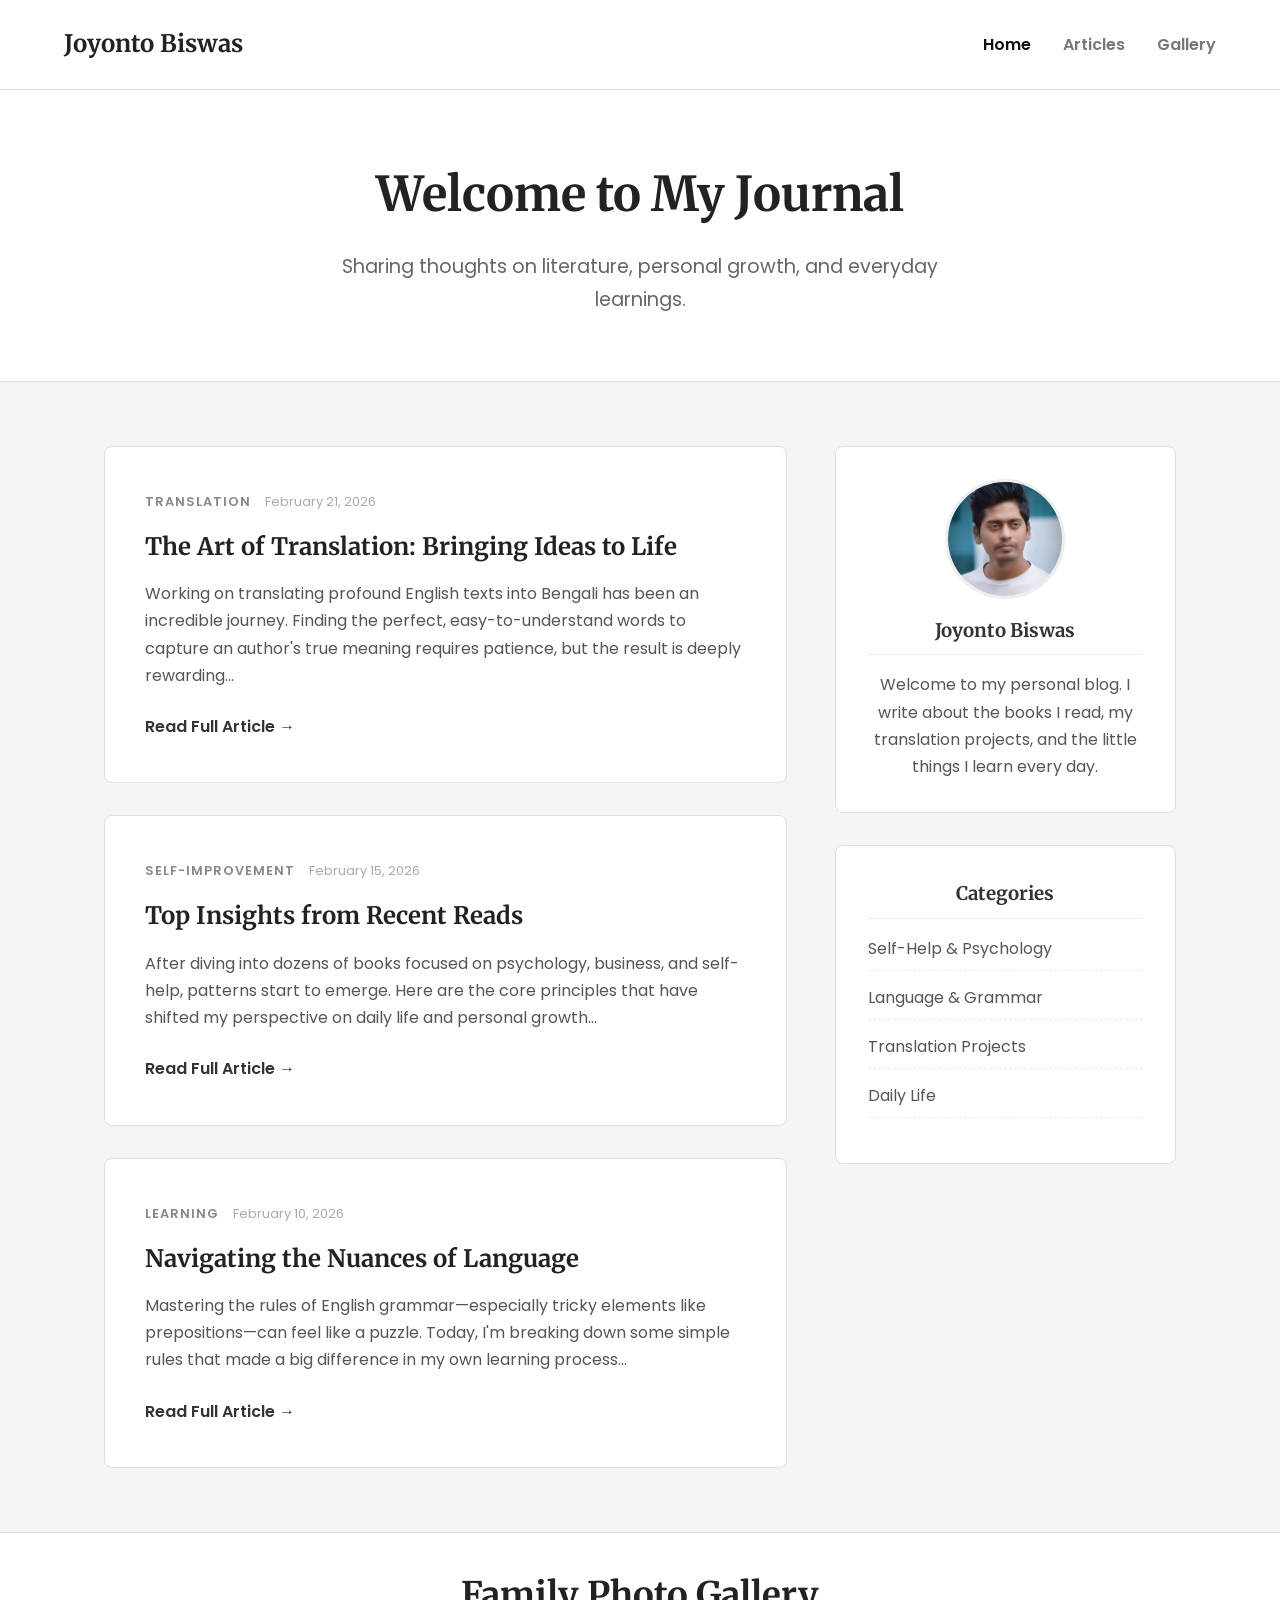
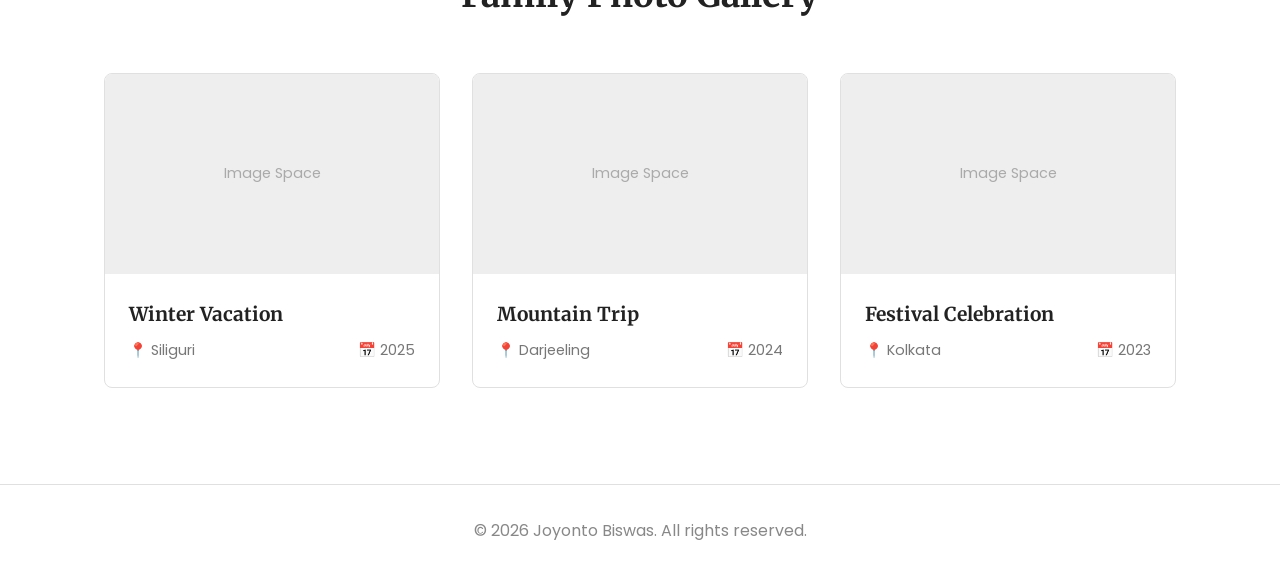
==== index.html @ 748e895e "Add files via upload Signed-off-by: Joyonto Biswas  <myselfjbiswas@gmail.com>" ====
<!DOCTYPE html>
<html lang="en">
<head>
    <meta charset="UTF-8">
    <meta name="viewport" content="width=device-width, initial-scale=1.0">
    <title>Joyonto Biswas | Personal Blog</title>
    <link rel="stylesheet" href="style.css">
    <link href="https://fonts.googleapis.com/css2?family=Merriweather:wght@300;400;700&family=Poppins:wght@300;400;600&display=swap" rel="stylesheet">
</head>
<body>

    <nav class="navbar">
        <div class="logo">Joyonto Biswas</div>
        <ul class="nav-links">
            <li><a href="#home" class="active">Home</a></li>
            <li><a href="#articles">Articles</a></li>
            <li><a href="#gallery">Gallery</a></li>
        </ul>
    </nav>

    <header id="home" class="blog-header">
        <h1>Welcome to My Journal</h1>
        <p>Sharing thoughts on literature, personal growth, and everyday learnings.</p>
    </header>

    <div class="container blog-layout">
        
        <main id="articles" class="article-feed">
            
            <article class="post-card modern-hover">
                <div class="post-content">
                    <span class="category">Translation</span>
                    <span class="date">February 21, 2026</span>
                    <h2><a href="#">The Art of Translation: Bringing Ideas to Life</a></h2>
                    <p>Working on translating profound English texts into Bengali has been an incredible journey. Finding the perfect, easy-to-understand words to capture an author's true meaning requires patience, but the result is deeply rewarding...</p>
                    <a href="#" class="read-more">Read Full Article &rarr;</a>
                </div>
            </article>

            <article class="post-card modern-hover">
                <div class="post-content">
                    <span class="category">Self-Improvement</span>
                    <span class="date">February 15, 2026</span>
                    <h2><a href="#">Top Insights from Recent Reads</a></h2>
                    <p>After diving into dozens of books focused on psychology, business, and self-help, patterns start to emerge. Here are the core principles that have shifted my perspective on daily life and personal growth...</p>
                    <a href="#" class="read-more">Read Full Article &rarr;</a>
                </div>
            </article>

            <article class="post-card modern-hover">
                <div class="post-content">
                    <span class="category">Learning</span>
                    <span class="date">February 10, 2026</span>
                    <h2><a href="#">Navigating the Nuances of Language</a></h2>
                    <p>Mastering the rules of English grammar—especially tricky elements like prepositions—can feel like a puzzle. Today, I'm breaking down some simple rules that made a big difference in my own learning process...</p>
                    <a href="#" class="read-more">Read Full Article &rarr;</a>
                </div>
            </article>

        </main>

        <aside class="sidebar">
            <div class="sidebar-widget about-widget">
                <img src="picdp.jpg" alt="Joyonto Biswas" class="profile-pic">
                <h3>Joyonto Biswas</h3>
                <p>Welcome to my personal blog. I write about the books I read, my translation projects, and the little things I learn every day.</p>
            </div>
            
            <div class="sidebar-widget">
                <h3>Categories</h3>
                <ul class="category-list">
                    <li><a href="#">Self-Help & Psychology</a></li>
                    <li><a href="#">Language & Grammar</a></li>
                    <li><a href="#">Translation Projects</a></li>
                    <li><a href="#">Daily Life</a></li>
                </ul>
            </div>
        </aside>

    </div>

    <section id="gallery" class="gallery-section">
        <div class="container">
            <h2 class="gallery-title">Family Photo Gallery</h2>
            <div class="gallery-grid">
                
                <div class="gallery-card modern-hover">
                    <div class="img-placeholder">Image Space</div>
                    <div class="gallery-info">
                        <h3>Winter Vacation</h3>
                        <p class="meta"><span>📍 Siliguri</span> <span>📅 2025</span></p>
                    </div>
                </div>
                
                <div class="gallery-card modern-hover">
                    <div class="img-placeholder">Image Space</div>
                    <div class="gallery-info">
                        <h3>Mountain Trip</h3>
                        <p class="meta"><span>📍 Darjeeling</span> <span>📅 2024</span></p>
                    </div>
                </div>
                
                <div class="gallery-card modern-hover">
                    <div class="img-placeholder">Image Space</div>
                    <div class="gallery-info">
                        <h3>Festival Celebration</h3>
                        <p class="meta"><span>📍 Kolkata</span> <span>📅 2023</span></p>
                    </div>
                </div>

            </div>
        </div>
    </section>

    <footer>
        <p>&copy; 2026 Joyonto Biswas. All rights reserved.</p>
    </footer>

</body>
</html>
---- style.css ----
/* --- Global Styles & Reset --- */
* {
    margin: 0;
    padding: 0;
    box-sizing: border-box;
}

body {
    font-family: 'Poppins', sans-serif;
    line-height: 1.7;
    color: #555555;
    background-color: #f5f5f5;
    scroll-behavior: smooth;
}

h1, h2, h3 {
    font-family: 'Merriweather', serif;
    color: #222222;
}

.container {
    max-width: 1200px;
    margin: 0 auto;
    padding: 2rem 5%;
}

/* --- Navigation Bar --- */
.navbar {
    display: flex;
    justify-content: space-between;
    align-items: center;
    padding: 1.5rem 5%;
    background: #ffffff;
    border-bottom: 1px solid #e0e0e0;
    position: sticky;
    top: 0;
    z-index: 1000;
}

.logo {
    font-size: 1.5rem;
    font-family: 'Merriweather', serif;
    font-weight: 700;
    color: #222222;
}

.nav-links {
    list-style: none;
    display: flex;
    gap: 2rem;
}

.nav-links a {
    text-decoration: none;
    color: #777777;
    font-weight: 600;
    transition: color 0.3s ease;
}

.nav-links a:hover, .nav-links a.active {
    color: #111111;
}

/* --- Blog Header --- */
.blog-header {
    text-align: center;
    padding: 4rem 2rem;
    background: #ffffff;
    border-bottom: 1px solid #e0e0e0;
}

.blog-header h1 {
    font-size: 3rem;
    margin-bottom: 1rem;
}

.blog-header p {
    font-size: 1.2rem;
    color: #666666;
    max-width: 600px;
    margin: 0 auto;
}

/* --- Layouts --- */
.blog-layout {
    display: grid;
    grid-template-columns: 2fr 1fr;
    gap: 3rem;
    margin-top: 2rem;
}

.gallery-grid {
    display: grid;
    grid-template-columns: repeat(auto-fit, minmax(300px, 1fr));
    gap: 2rem;
}

@media (max-width: 800px) {
    .blog-layout {
        grid-template-columns: 1fr;
    }
}

/* --- Article Cards --- */
.post-card {
    background: #ffffff;
    border-radius: 8px;
    border: 1px solid #e0e0e0;
    margin-bottom: 2rem;
    overflow: hidden;
}

.post-content {
    padding: 2.5rem;
}

.category {
    font-size: 0.8rem;
    font-weight: 600;
    text-transform: uppercase;
    color: #888888;
    letter-spacing: 1px;
}

.date {
    font-size: 0.8rem;
    color: #aaaaaa;
    margin-left: 10px;
}

.post-content h2 {
    margin: 0.8rem 0;
}

.post-content h2 a {
    text-decoration: none;
    color: #222222;
    transition: color 0.3s ease;
}

.post-content h2 a:hover {
    color: #777777;
}

.post-content p {
    margin-bottom: 1.5rem;
}

.read-more {
    display: inline-block;
    color: #333333;
    text-decoration: none;
    font-weight: 600;
    border-bottom: 2px solid transparent;
    transition: border-color 0.3s ease;
}

.read-more:hover {
    border-bottom: 2px solid #333333;
}

/* --- Modern Hover Animation --- */
.modern-hover {
    transition: transform 0.3s ease, box-shadow 0.3s ease;
}

.modern-hover:hover {
    transform: translateY(-5px);
    box-shadow: 0 10px 20px rgba(0,0,0,0.08);
}

/* --- Sidebar & Profile Pic --- */
.sidebar-widget {
    background: #ffffff;
    padding: 2rem;
    border-radius: 8px;
    border: 1px solid #e0e0e0;
    margin-bottom: 2rem;
    text-align: center;
}

.profile-pic {
    width: 120px;
    height: 120px;
    border-radius: 50%;
    margin: 0 auto 1rem auto;
    object-fit: cover;
    display: block;
    border: 3px solid #eeeeee;
}

.sidebar-widget h3 {
    margin-bottom: 1rem;
    border-bottom: 1px solid #eeeeee;
    padding-bottom: 0.5rem;
    color: #333333;
}

.category-list {
    list-style: none;
    text-align: left;
}

.category-list li {
    margin-bottom: 0.8rem;
    border-bottom: 1px dashed #eeeeee;
    padding-bottom: 0.5rem;
}

.category-list a {
    text-decoration: none;
    color: #555555;
    transition: color 0.3s;
}

.category-list a:hover {
    color: #111111;
}

/* --- Gallery Section --- */
.gallery-section {
    background-color: #ffffff;
    border-top: 1px solid #e0e0e0;
    padding-bottom: 4rem;
}

.gallery-title {
    text-align: center;
    margin-bottom: 3rem;
    font-size: 2.2rem;
}

.gallery-card {
    background: #ffffff;
    border-radius: 8px;
    border: 1px solid #e0e0e0;
    overflow: hidden;
}

.img-placeholder {
    height: 200px;
    width: 100%;
    background-color: #eeeeee;
    display: flex;
    align-items: center;
    justify-content: center;
    color: #aaaaaa;
    font-size: 0.9rem;
}

.gallery-info {
    padding: 1.5rem;
}

.gallery-info h3 {
    color: #222222;
    margin-bottom: 0.5rem;
    font-size: 1.2rem;
}

.meta {
    font-size: 0.9rem;
    color: #777777;
    display: flex;
    justify-content: space-between;
}

/* --- Footer --- */
footer {
    text-align: center;
    padding: 2rem;
    background: #ffffff;
    color: #888888;
    border-top: 1px solid #e0e0e0;
}
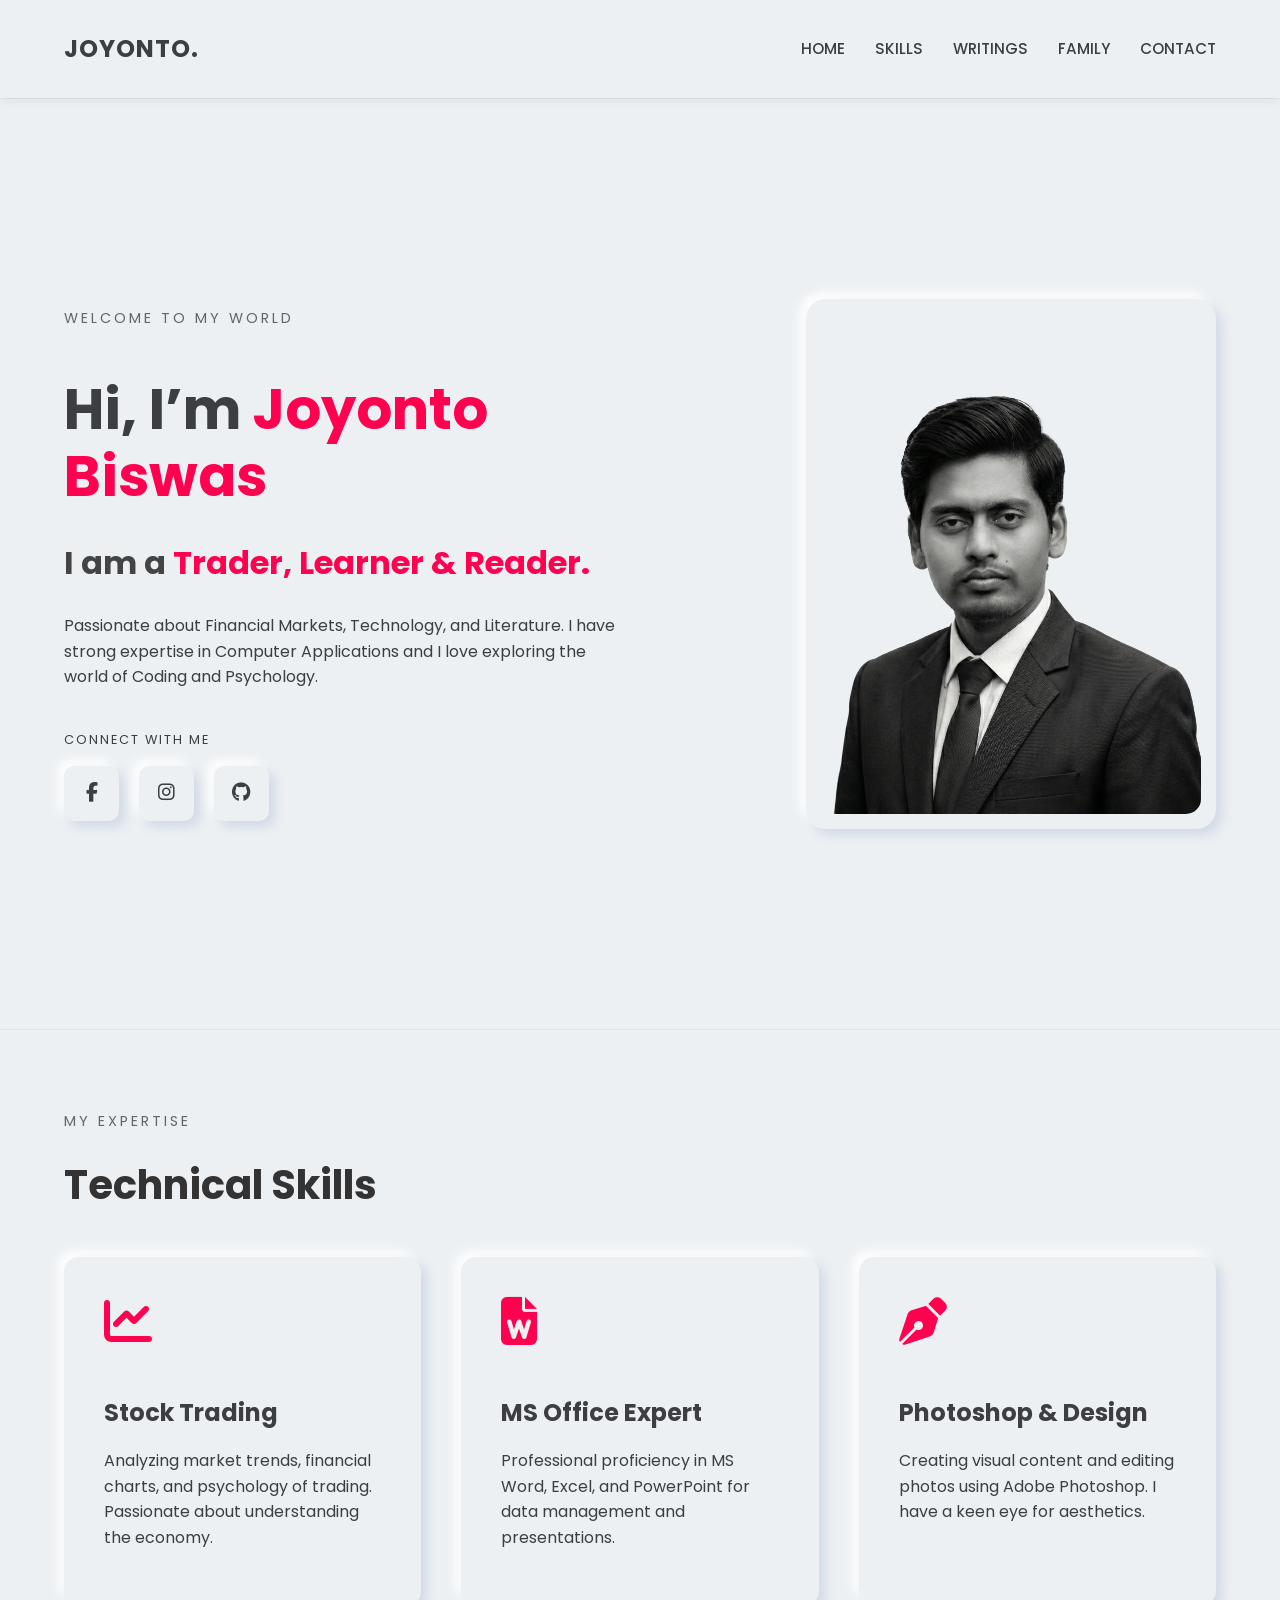
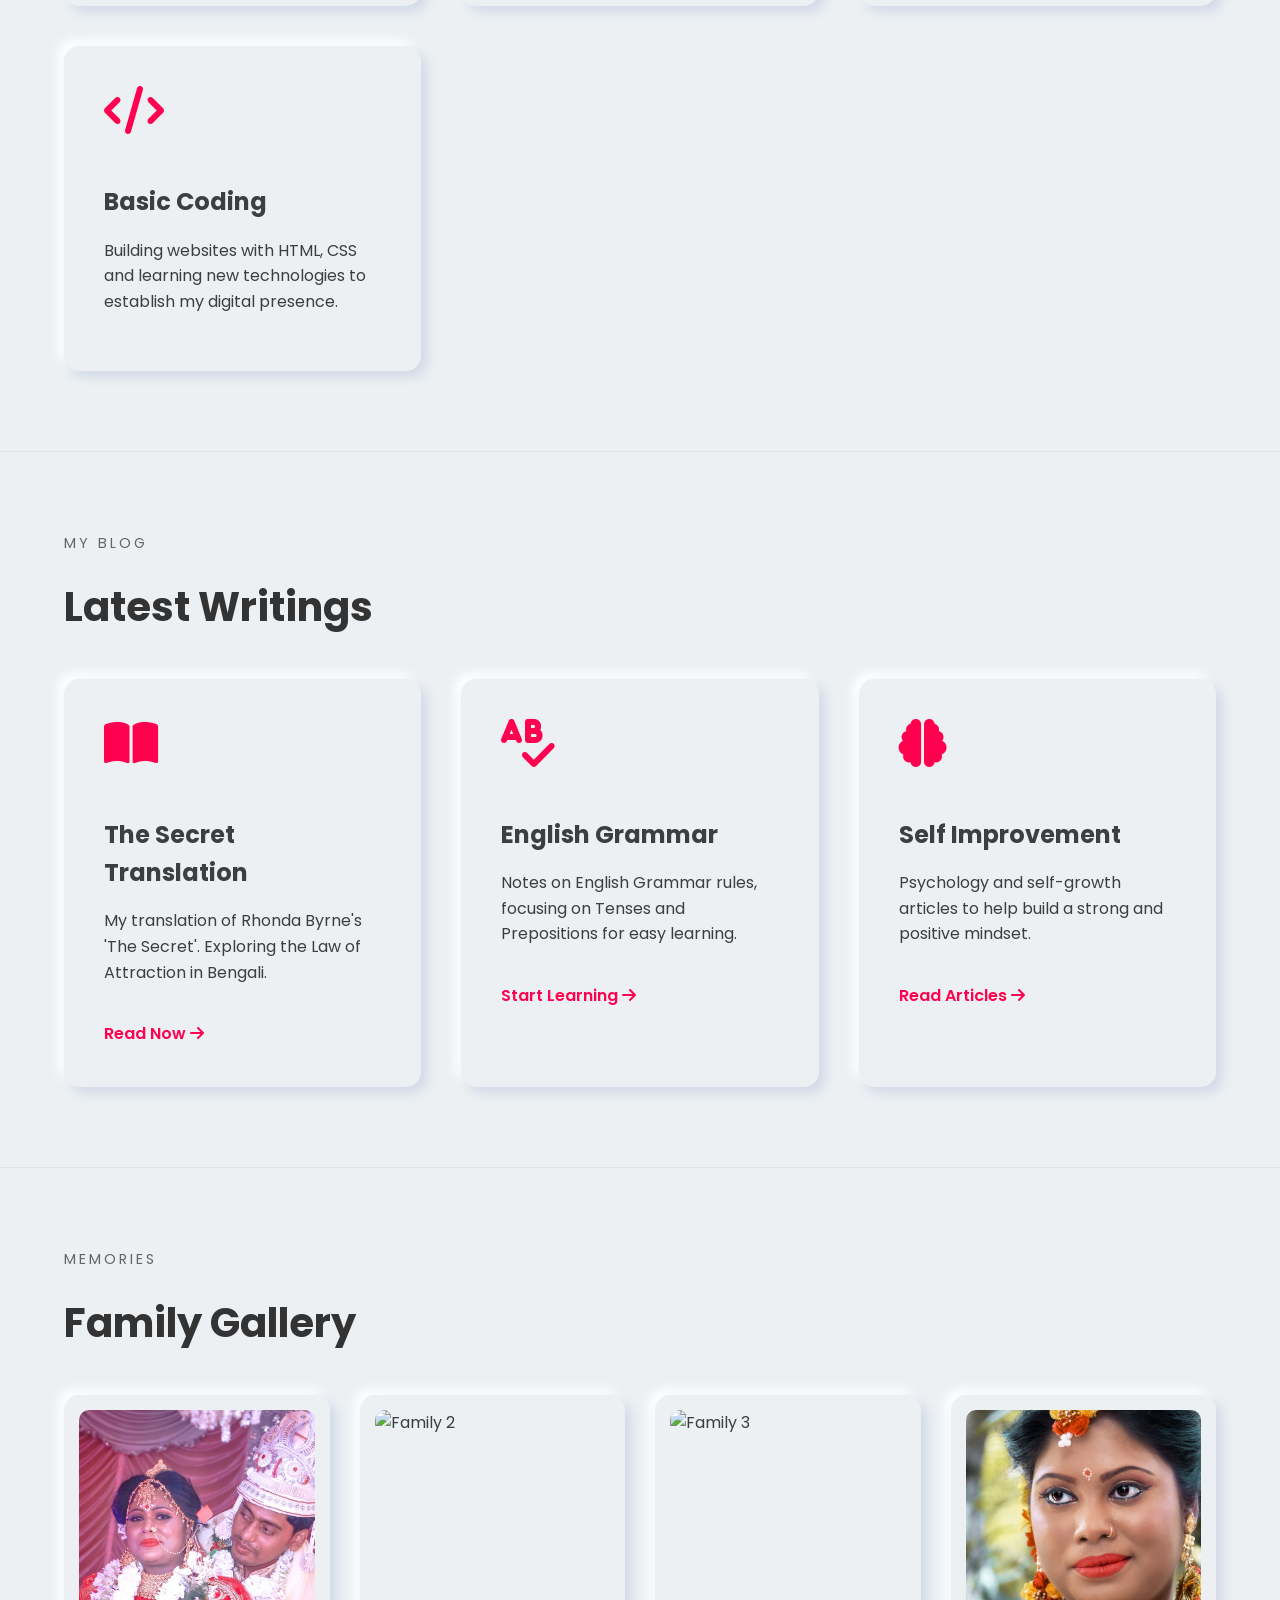
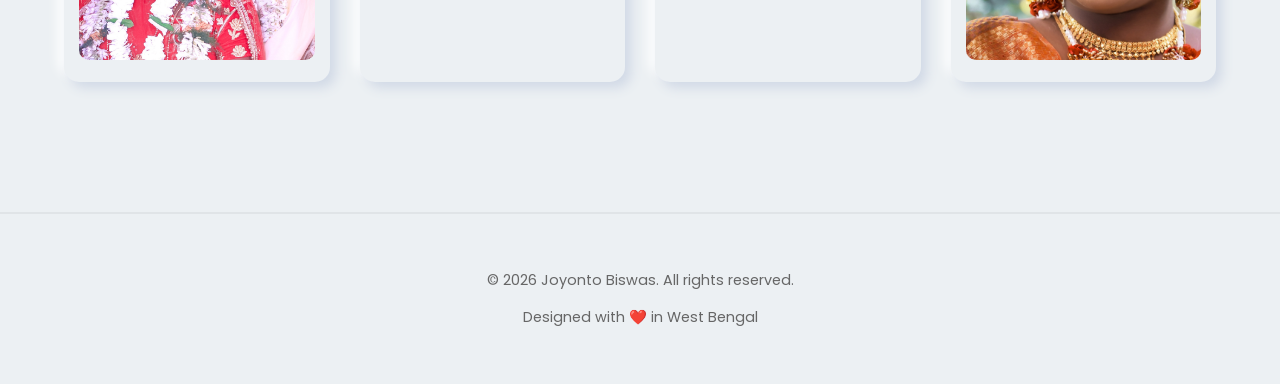
==== commit 55b3752a: "Add files via upload Signed-off-by: Joyonto Biswas  <myselfjbiswas@gmail.com>" ====
--- a/index.html
+++ b/index.html
@@ -3,117 +3,126 @@
 <head>
     <meta charset="UTF-8">
     <meta name="viewport" content="width=device-width, initial-scale=1.0">
-    <title>Joyonto Biswas | Personal Blog</title>
+    <title>Joyonto Biswas - Personal Website</title>
     <link rel="stylesheet" href="style.css">
-    <link href="https://fonts.googleapis.com/css2?family=Merriweather:wght@300;400;700&family=Poppins:wght@300;400;600&display=swap" rel="stylesheet">
+    <link rel="stylesheet" href="https://cdnjs.cloudflare.com/ajax/libs/font-awesome/6.4.0/css/all.min.css">
 </head>
 <body>
 
-    <nav class="navbar">
-        <div class="logo">Joyonto Biswas</div>
+    <nav>
+        <div class="logo">JOYONTO.</div>
         <ul class="nav-links">
-            <li><a href="#home" class="active">Home</a></li>
-            <li><a href="#articles">Articles</a></li>
-            <li><a href="#gallery">Gallery</a></li>
+            <li><a href="#home">Home</a></li>
+            <li><a href="#skills">Skills</a></li>
+            <li><a href="#writings">Writings</a></li>
+            <li><a href="#gallery">Family</a></li>
+            <li><a href="#contact">Contact</a></li>
         </ul>
     </nav>
 
-    <header id="home" class="blog-header">
-        <h1>Welcome to My Journal</h1>
-        <p>Sharing thoughts on literature, personal growth, and everyday learnings.</p>
-    </header>
+    <section class="hero" id="home">
+        <div class="hero-text">
+            <span class="subtitle">WELCOME TO MY WORLD</span>
+            <h1>Hi, I’m <span class="highlight">Joyonto Biswas</span></h1>
+            <h2>I am a <span class="highlight">Trader, Learner & Reader.</span></h2>
+            <p>Passionate about Financial Markets, Technology, and Literature. I have strong expertise in Computer Applications and I love exploring the world of Coding and Psychology.</p>
+            
+            <div class="find-me">
+                <p>CONNECT WITH ME</p>
+                <div class="icon-group">
+                    <a href="#" class="box-btn"><i class="fab fa-facebook-f"></i></a>
+                    <a href="#" class="box-btn"><i class="fab fa-instagram"></i></a>
+                    <a href="#" class="box-btn"><i class="fab fa-github"></i></a>
+                </div>
+            </div>
+        </div>
 
-    <div class="container blog-layout">
-        
-        <main id="articles" class="article-feed">
-            
-            <article class="post-card modern-hover">
-                <div class="post-content">
-                    <span class="category">Translation</span>
-                    <span class="date">February 21, 2026</span>
-                    <h2><a href="#">The Art of Translation: Bringing Ideas to Life</a></h2>
-                    <p>Working on translating profound English texts into Bengali has been an incredible journey. Finding the perfect, easy-to-understand words to capture an author's true meaning requires patience, but the result is deeply rewarding...</p>
-                    <a href="#" class="read-more">Read Full Article &rarr;</a>
-                </div>
-            </article>
-
-            <article class="post-card modern-hover">
-                <div class="post-content">
-                    <span class="category">Self-Improvement</span>
-                    <span class="date">February 15, 2026</span>
-                    <h2><a href="#">Top Insights from Recent Reads</a></h2>
-                    <p>After diving into dozens of books focused on psychology, business, and self-help, patterns start to emerge. Here are the core principles that have shifted my perspective on daily life and personal growth...</p>
-                    <a href="#" class="read-more">Read Full Article &rarr;</a>
-                </div>
-            </article>
-
-            <article class="post-card modern-hover">
-                <div class="post-content">
-                    <span class="category">Learning</span>
-                    <span class="date">February 10, 2026</span>
-                    <h2><a href="#">Navigating the Nuances of Language</a></h2>
-                    <p>Mastering the rules of English grammar—especially tricky elements like prepositions—can feel like a puzzle. Today, I'm breaking down some simple rules that made a big difference in my own learning process...</p>
-                    <a href="#" class="read-more">Read Full Article &rarr;</a>
-                </div>
-            </article>
-
-        </main>
-
-        <aside class="sidebar">
-            <div class="sidebar-widget about-widget">
-                <img src="picdp.jpg" alt="Joyonto Biswas" class="profile-pic">
-                <h3>Joyonto Biswas</h3>
-                <p>Welcome to my personal blog. I write about the books I read, my translation projects, and the little things I learn every day.</p>
-            </div>
-            
-            <div class="sidebar-widget">
-                <h3>Categories</h3>
-                <ul class="category-list">
-                    <li><a href="#">Self-Help & Psychology</a></li>
-                    <li><a href="#">Language & Grammar</a></li>
-                    <li><a href="#">Translation Projects</a></li>
-                    <li><a href="#">Daily Life</a></li>
-                </ul>
-            </div>
-        </aside>
-
-    </div>
-
-    <section id="gallery" class="gallery-section">
-        <div class="container">
-            <h2 class="gallery-title">Family Photo Gallery</h2>
-            <div class="gallery-grid">
-                
-                <div class="gallery-card modern-hover">
-                    <div class="img-placeholder">Image Space</div>
-                    <div class="gallery-info">
-                        <h3>Winter Vacation</h3>
-                        <p class="meta"><span>📍 Siliguri</span> <span>📅 2025</span></p>
-                    </div>
-                </div>
-                
-                <div class="gallery-card modern-hover">
-                    <div class="img-placeholder">Image Space</div>
-                    <div class="gallery-info">
-                        <h3>Mountain Trip</h3>
-                        <p class="meta"><span>📍 Darjeeling</span> <span>📅 2024</span></p>
-                    </div>
-                </div>
-                
-                <div class="gallery-card modern-hover">
-                    <div class="img-placeholder">Image Space</div>
-                    <div class="gallery-info">
-                        <h3>Festival Celebration</h3>
-                        <p class="meta"><span>📍 Kolkata</span> <span>📅 2023</span></p>
-                    </div>
-                </div>
-
+        <div class="hero-image">
+            <div class="img-box">
+                <img src="picdp.jpg" alt="Joyonto Biswas Profile">
             </div>
         </div>
     </section>
 
-    <footer>
-        <p>&copy; 2026 Joyonto Biswas. All rights reserved.</p>
+    <section class="skills" id="skills">
+        <div class="section-title">
+            <span class="subtitle">MY EXPERTISE</span>
+            <h2>Technical Skills</h2>
+        </div>
+
+        <div class="card-container">
+            <div class="card">
+                <i class="fas fa-chart-line icon"></i>
+                <h3>Stock Trading</h3>
+                <p>Analyzing market trends, financial charts, and psychology of trading. Passionate about understanding the economy.</p>
+            </div>
+
+            <div class="card">
+                <i class="fas fa-file-word icon"></i>
+                <h3>MS Office Expert</h3>
+                <p>Professional proficiency in MS Word, Excel, and PowerPoint for data management and presentations.</p>
+            </div>
+
+            <div class="card">
+                <i class="fas fa-pen-nib icon"></i>
+                <h3>Photoshop & Design</h3>
+                <p>Creating visual content and editing photos using Adobe Photoshop. I have a keen eye for aesthetics.</p>
+            </div>
+
+            <div class="card">
+                <i class="fas fa-code icon"></i>
+                <h3>Basic Coding</h3>
+                <p>Building websites with HTML, CSS and learning new technologies to establish my digital presence.</p>
+            </div>
+        </div>
+    </section>
+
+    <section class="writings" id="writings">
+        <div class="section-title">
+            <span class="subtitle">MY BLOG</span>
+            <h2>Latest Writings</h2>
+        </div>
+
+        <div class="card-container">
+            <div class="card">
+                <i class="fas fa-book-open icon"></i>
+                <h3>The Secret Translation</h3>
+                <p>My translation of Rhonda Byrne's 'The Secret'. Exploring the Law of Attraction in Bengali.</p>
+                <a href="#" class="read-more">Read Now <i class="fas fa-arrow-right"></i></a>
+            </div>
+
+            <div class="card">
+                <i class="fas fa-spell-check icon"></i>
+                <h3>English Grammar</h3>
+                <p>Notes on English Grammar rules, focusing on Tenses and Prepositions for easy learning.</p>
+                <a href="#" class="read-more">Start Learning <i class="fas fa-arrow-right"></i></a>
+            </div>
+
+            <div class="card">
+                <i class="fas fa-brain icon"></i>
+                <h3>Self Improvement</h3>
+                <p>Psychology and self-growth articles to help build a strong and positive mindset.</p>
+                <a href="#" class="read-more">Read Articles <i class="fas fa-arrow-right"></i></a>
+            </div>
+        </div>
+    </section>
+
+    <section class="gallery" id="gallery">
+        <div class="section-title">
+            <span class="subtitle">MEMORIES</span>
+            <h2>Family Gallery</h2>
+        </div>
+        <div class="gallery-grid">
+            <div class="gallery-item"><img src="fp1.jpg" alt="Family 1"></div>
+            <div class="gallery-item"><img src="fp2.jpg" alt="Family 2"></div>
+            <div class="gallery-item"><img src="fp3.jpg" alt="Family 3"></div>
+            <div class="gallery-item"><img src="fp4.jpg" alt="Family 4"></div>
+        </div>
+    </section>
+
+    <footer id="contact">
+        <p>© 2026 Joyonto Biswas. All rights reserved.</p>
+        <p>Designed with ❤️ in West Bengal</p>
     </footer>
 
 </body>
--- a/style.css
+++ b/style.css
@@ -1,275 +1,291 @@
-/* --- Global Styles & Reset --- */
-* {
+/* Google Fonts Import */
+@import url('https://fonts.googleapis.com/css2?family=Poppins:wght@300;400;500;600;700&display=swap');
+
+/* কালার প্যালেট (Neumorphic Design) */
+:root {
+    --bg-color: #ECF0F3;        /* হালকা ধূসর ব্যাকগ্রাউন্ড */
+    --text-color: #3C3E41;      /* গাঢ় লেখা */
+    --primary-color: #FF014F;   /* অ্যাকসেন্ট কালার (লাল/গোলাপি) */
+    
+    /* 3D শ্যাডো ইফেক্ট */
+    --shadow-light: 6px 6px 12px #d1d9e6, -6px -6px 12px #ffffff;
+    --shadow-hover: 2px 2px 5px #d1d9e6, -2px -2px 5px #ffffff;
+}
+
+/* বেসিক সেটআপ */
+body {
+    font-family: 'Poppins', sans-serif;
+    background-color: var(--bg-color);
+    color: var(--text-color);
     margin: 0;
     padding: 0;
-    box-sizing: border-box;
-}
-
-body {
-    font-family: 'Poppins', sans-serif;
-    line-height: 1.7;
-    color: #555555;
-    background-color: #f5f5f5;
-    scroll-behavior: smooth;
-}
-
-h1, h2, h3 {
-    font-family: 'Merriweather', serif;
-    color: #222222;
-}
-
-.container {
-    max-width: 1200px;
-    margin: 0 auto;
-    padding: 2rem 5%;
-}
-
-/* --- Navigation Bar --- */
-.navbar {
+    line-height: 1.6;
+    scroll-behavior: smooth; /* স্মুথ স্ক্রল */
+}
+
+/* --- নেভিগেশন বার --- */
+nav {
     display: flex;
     justify-content: space-between;
     align-items: center;
-    padding: 1.5rem 5%;
-    background: #ffffff;
-    border-bottom: 1px solid #e0e0e0;
+    padding: 20px 5%;
     position: sticky;
     top: 0;
+    background: var(--bg-color);
     z-index: 1000;
+    box-shadow: 0 4px 10px rgba(0,0,0,0.05);
 }
 
 .logo {
+    font-weight: 700;
     font-size: 1.5rem;
-    font-family: 'Merriweather', serif;
-    font-weight: 700;
-    color: #222222;
+    color: var(--text-color);
+    letter-spacing: 1px;
 }
 
 .nav-links {
     list-style: none;
     display: flex;
-    gap: 2rem;
+    gap: 30px;
 }
 
 .nav-links a {
     text-decoration: none;
-    color: #777777;
+    color: var(--text-color);
+    font-weight: 500;
+    font-size: 0.95rem;
+    transition: 0.3s;
+    text-transform: uppercase;
+}
+
+.nav-links a:hover {
+    color: var(--primary-color);
+}
+
+/* --- হিরো সেকশন --- */
+.hero {
+    display: flex;
+    align-items: center;
+    justify-content: space-between;
+    padding: 60px 5%;
+    min-height: 90vh; /* স্ক্রিন জুড়ে থাকবে */
+}
+
+.hero-text {
+    flex: 1;
+    padding-right: 50px;
+}
+
+.subtitle {
+    letter-spacing: 3px;
+    font-size: 0.9rem;
+    color: #666;
+    margin-bottom: 20px;
+    display: block;
+}
+
+.hero-text h1 {
+    font-size: 3.5rem;
+    font-weight: 700;
+    line-height: 1.2;
+    margin-bottom: 10px;
+}
+
+.highlight {
+    color: var(--primary-color);
+}
+
+.hero-text h2 {
+    font-size: 2rem;
+    color: #444;
+    margin-bottom: 25px;
+}
+
+.find-me {
+    margin-top: 40px;
+}
+.find-me p {
+    font-size: 0.8rem;
+    letter-spacing: 2px;
+    margin-bottom: 15px;
+}
+
+.icon-group {
+    display: flex;
+    gap: 20px;
+}
+
+/* 3D বাটন (Neumorphism) */
+.box-btn {
+    width: 55px;
+    height: 55px;
+    background: var(--bg-color);
+    box-shadow: var(--shadow-light);
+    display: flex;
+    justify-content: center;
+    align-items: center;
+    border-radius: 10px;
+    color: var(--text-color);
+    font-size: 1.2rem;
+    transition: 0.3s ease;
+    text-decoration: none;
+}
+
+.box-btn:hover {
+    color: var(--primary-color);
+    background: linear-gradient(145deg, #e6e6e6, #ffffff);
+    transform: translateY(-3px);
+}
+
+/* হিরো ইমেজ ফ্রেম */
+.hero-image {
+    flex: 1;
+    display: flex;
+    justify-content: flex-end;
+}
+
+.img-box {
+    width: 380px;
+    height: 500px;
+    background: var(--bg-color);
+    box-shadow: var(--shadow-light);
+    border-radius: 20px;
+    padding: 15px;
+    display: flex;
+    justify-content: center;
+    align-items: center;
+}
+
+.img-box img {
+    width: 100%;
+    height: 100%;
+    object-fit: cover;
+    border-radius: 15px;
+}
+
+/* --- সাধারণ সেকশন ডিজাইন --- */
+section {
+    padding: 80px 5%;
+    border-top: 1px solid rgba(0,0,0,0.05);
+}
+
+.section-title h2 {
+    font-size: 2.5rem;
+    color: #333;
+    margin-top: 10px;
+}
+
+/* --- কার্ড ডিজাইন (Blog Cards) --- */
+.card-container {
+    display: grid;
+    grid-template-columns: repeat(auto-fit, minmax(300px, 1fr));
+    gap: 40px;
+    margin-top: 40px;
+}
+
+.card {
+    padding: 40px;
+    background: var(--bg-color);
+    box-shadow: var(--shadow-light);
+    border-radius: 15px;
+    transition: 0.4s;
+    text-align: left;
+}
+
+.card:hover {
+    transform: translateY(-10px); /* মাউস নিলে উপরে উঠবে */
+    background: linear-gradient(145deg, #ffffff, #e6e6e6);
+}
+
+.card .icon {
+    font-size: 3rem;
+    color: var(--primary-color);
+    margin-bottom: 25px;
+}
+
+.card h3 {
+    font-size: 1.5rem;
+    margin-bottom: 15px;
+}
+
+.read-more {
+    display: inline-block;
+    margin-top: 20px;
+    color: var(--primary-color);
+    text-decoration: none;
     font-weight: 600;
-    transition: color 0.3s ease;
-}
-
-.nav-links a:hover, .nav-links a.active {
-    color: #111111;
-}
-
-/* --- Blog Header --- */
-.blog-header {
-    text-align: center;
-    padding: 4rem 2rem;
-    background: #ffffff;
-    border-bottom: 1px solid #e0e0e0;
-}
-
-.blog-header h1 {
-    font-size: 3rem;
-    margin-bottom: 1rem;
-}
-
-.blog-header p {
-    font-size: 1.2rem;
-    color: #666666;
-    max-width: 600px;
-    margin: 0 auto;
-}
-
-/* --- Layouts --- */
-.blog-layout {
-    display: grid;
-    grid-template-columns: 2fr 1fr;
-    gap: 3rem;
-    margin-top: 2rem;
-}
-
+    transition: 0.3s;
+}
+
+.read-more:hover {
+    letter-spacing: 1px;
+}
+
+/* --- গ্যালারি গ্রিড --- */
 .gallery-grid {
     display: grid;
-    grid-template-columns: repeat(auto-fit, minmax(300px, 1fr));
-    gap: 2rem;
-}
-
-@media (max-width: 800px) {
-    .blog-layout {
-        grid-template-columns: 1fr;
-    }
-}
-
-/* --- Article Cards --- */
-.post-card {
-    background: #ffffff;
-    border-radius: 8px;
-    border: 1px solid #e0e0e0;
-    margin-bottom: 2rem;
-    overflow: hidden;
-}
-
-.post-content {
-    padding: 2.5rem;
-}
-
-.category {
-    font-size: 0.8rem;
-    font-weight: 600;
-    text-transform: uppercase;
-    color: #888888;
-    letter-spacing: 1px;
-}
-
-.date {
-    font-size: 0.8rem;
-    color: #aaaaaa;
-    margin-left: 10px;
-}
-
-.post-content h2 {
-    margin: 0.8rem 0;
-}
-
-.post-content h2 a {
-    text-decoration: none;
-    color: #222222;
-    transition: color 0.3s ease;
-}
-
-.post-content h2 a:hover {
-    color: #777777;
-}
-
-.post-content p {
-    margin-bottom: 1.5rem;
-}
-
-.read-more {
-    display: inline-block;
-    color: #333333;
-    text-decoration: none;
-    font-weight: 600;
-    border-bottom: 2px solid transparent;
-    transition: border-color 0.3s ease;
-}
-
-.read-more:hover {
-    border-bottom: 2px solid #333333;
-}
-
-/* --- Modern Hover Animation --- */
-.modern-hover {
-    transition: transform 0.3s ease, box-shadow 0.3s ease;
-}
-
-.modern-hover:hover {
-    transform: translateY(-5px);
-    box-shadow: 0 10px 20px rgba(0,0,0,0.08);
-}
-
-/* --- Sidebar & Profile Pic --- */
-.sidebar-widget {
-    background: #ffffff;
-    padding: 2rem;
-    border-radius: 8px;
-    border: 1px solid #e0e0e0;
-    margin-bottom: 2rem;
-    text-align: center;
-}
-
-.profile-pic {
-    width: 120px;
-    height: 120px;
-    border-radius: 50%;
-    margin: 0 auto 1rem auto;
+    grid-template-columns: repeat(auto-fit, minmax(250px, 1fr));
+    gap: 30px;
+    margin-top: 40px;
+}
+
+.gallery-item {
+    padding: 15px;
+    background: var(--bg-color);
+    box-shadow: var(--shadow-light);
+    border-radius: 15px;
+    transition: transform 0.3s ease;
+}
+
+.gallery-item:hover {
+    transform: scale(1.03);
+}
+
+.gallery-item img {
+    width: 100%;
+    height: 250px;
     object-fit: cover;
-    display: block;
-    border: 3px solid #eeeeee;
-}
-
-.sidebar-widget h3 {
-    margin-bottom: 1rem;
-    border-bottom: 1px solid #eeeeee;
-    padding-bottom: 0.5rem;
-    color: #333333;
-}
-
-.category-list {
-    list-style: none;
-    text-align: left;
-}
-
-.category-list li {
-    margin-bottom: 0.8rem;
-    border-bottom: 1px dashed #eeeeee;
-    padding-bottom: 0.5rem;
-}
-
-.category-list a {
-    text-decoration: none;
-    color: #555555;
-    transition: color 0.3s;
-}
-
-.category-list a:hover {
-    color: #111111;
-}
-
-/* --- Gallery Section --- */
-.gallery-section {
-    background-color: #ffffff;
-    border-top: 1px solid #e0e0e0;
-    padding-bottom: 4rem;
-}
-
-.gallery-title {
-    text-align: center;
-    margin-bottom: 3rem;
-    font-size: 2.2rem;
-}
-
-.gallery-card {
-    background: #ffffff;
-    border-radius: 8px;
-    border: 1px solid #e0e0e0;
-    overflow: hidden;
-}
-
-.img-placeholder {
-    height: 200px;
-    width: 100%;
-    background-color: #eeeeee;
-    display: flex;
-    align-items: center;
-    justify-content: center;
-    color: #aaaaaa;
-    font-size: 0.9rem;
-}
-
-.gallery-info {
-    padding: 1.5rem;
-}
-
-.gallery-info h3 {
-    color: #222222;
-    margin-bottom: 0.5rem;
-    font-size: 1.2rem;
-}
-
-.meta {
-    font-size: 0.9rem;
-    color: #777777;
-    display: flex;
-    justify-content: space-between;
-}
-
-/* --- Footer --- */
+    border-radius: 10px;
+}
+
+/* --- ফুটার --- */
 footer {
     text-align: center;
-    padding: 2rem;
-    background: #ffffff;
-    color: #888888;
-    border-top: 1px solid #e0e0e0;
+    padding: 40px;
+    background: var(--bg-color);
+    color: #666;
+    margin-top: 50px;
+    border-top: 2px solid rgba(0,0,0,0.05);
+    font-size: 0.9rem;
+}
+
+/* --- মোবাইল রেসপন্সিভ --- */
+@media (max-width: 768px) {
+    .nav-links {
+        display: none; /* ছোট স্ক্রিনে মেনু লুকানো থাকবে */
+    }
+
+    .hero {
+        flex-direction: column-reverse; /* ছবি উপরে, লেখা নিচে */
+        text-align: center;
+        padding-top: 30px;
+    }
+
+    .hero-text {
+        padding-right: 0;
+        margin-top: 40px;
+    }
+
+    .hero-image {
+        justify-content: center;
+    }
+
+    .img-box {
+        width: 100%;
+        height: auto;
+    }
+
+    .icon-group {
+        justify-content: center;
+    }
 }
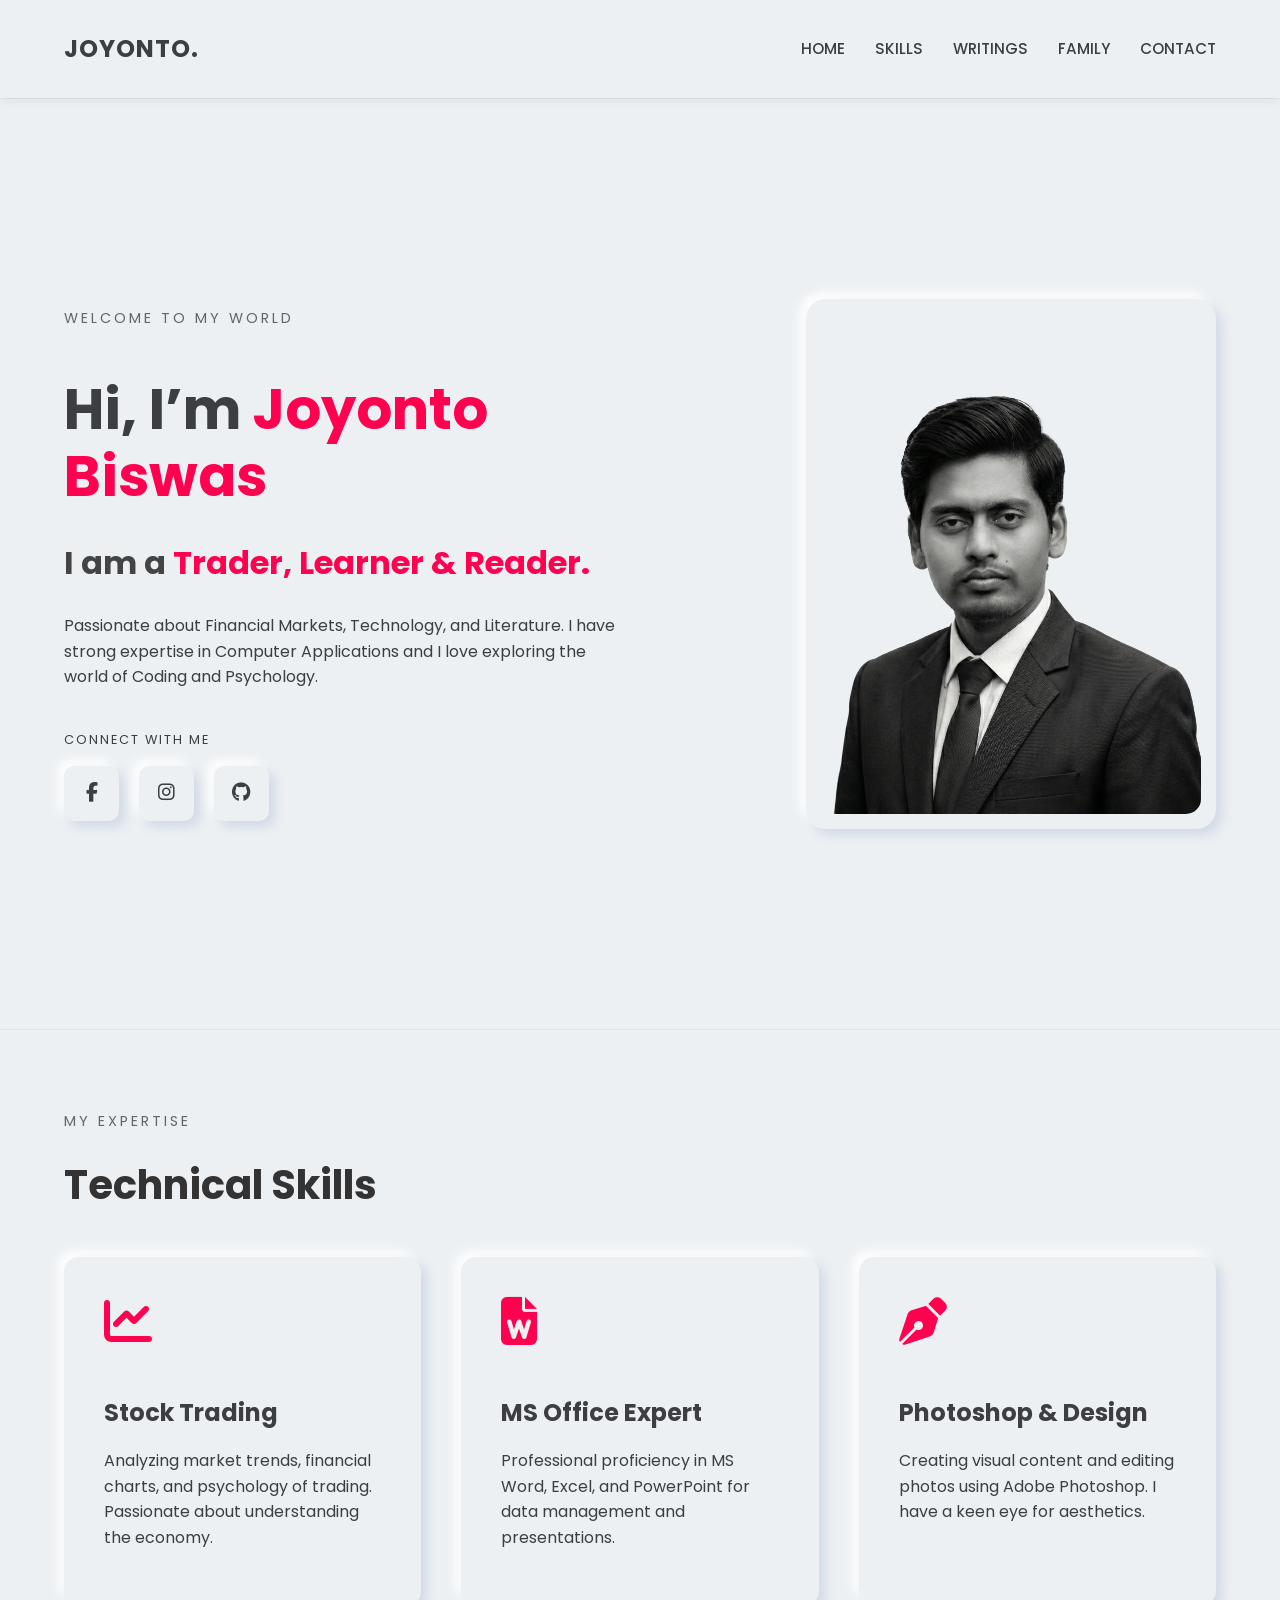
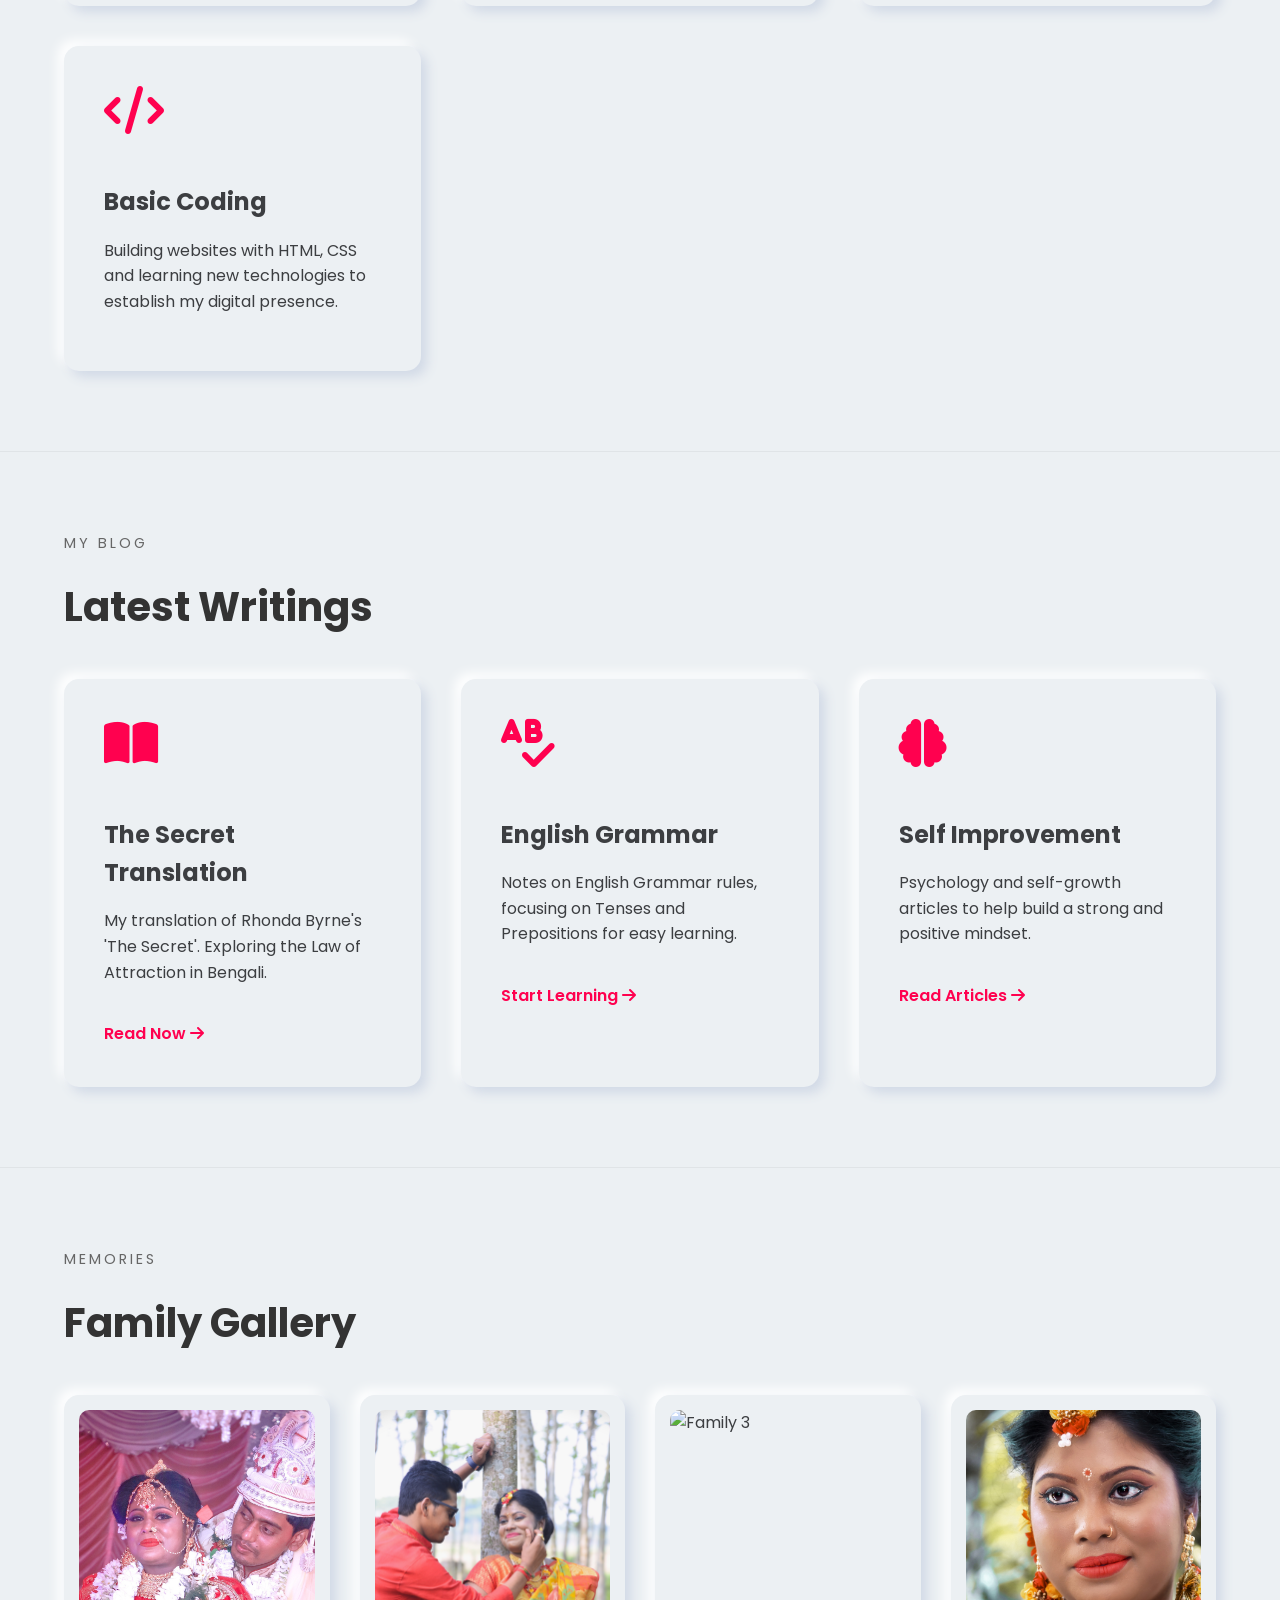
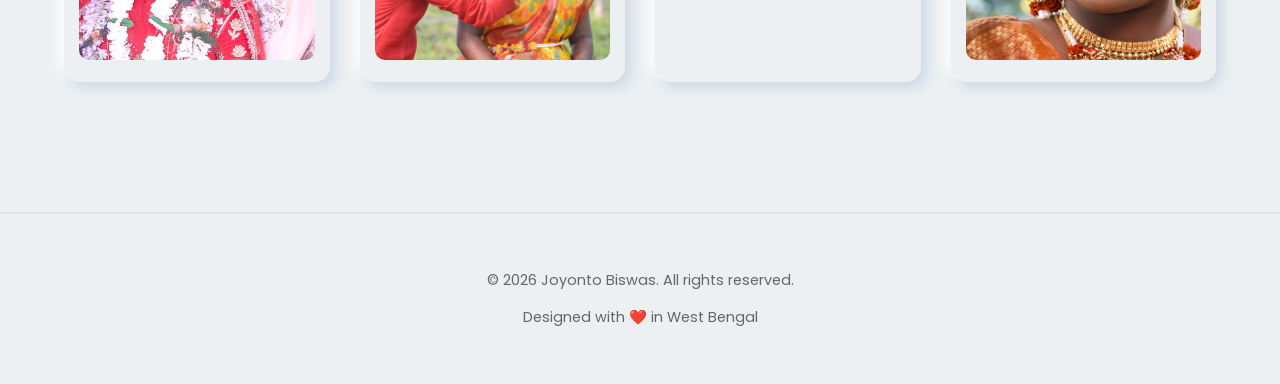
==== commit 075315e6: "Fix HTML formatting and add missing elements Signed-off-by: Joyonto Biswas  <myselfjbiswas@gmail.com" ====
--- a/index.html
+++ b/index.html
@@ -114,7 +114,7 @@
         </div>
         <div class="gallery-grid">
             <div class="gallery-item"><img src="fp1.jpg" alt="Family 1"></div>
-            <div class="gallery-item"><img src="fp2.jpg" alt="Family 2"></div>
+            <div class="gallery-item"><img src="family.JPG" alt="Family 2"></div>
             <div class="gallery-item"><img src="fp3.jpg" alt="Family 3"></div>
             <div class="gallery-item"><img src="fp4.jpg" alt="Family 4"></div>
         </div>
@@ -126,4 +126,5 @@
     </footer>
 
 </body>
-</html>+
+</html>
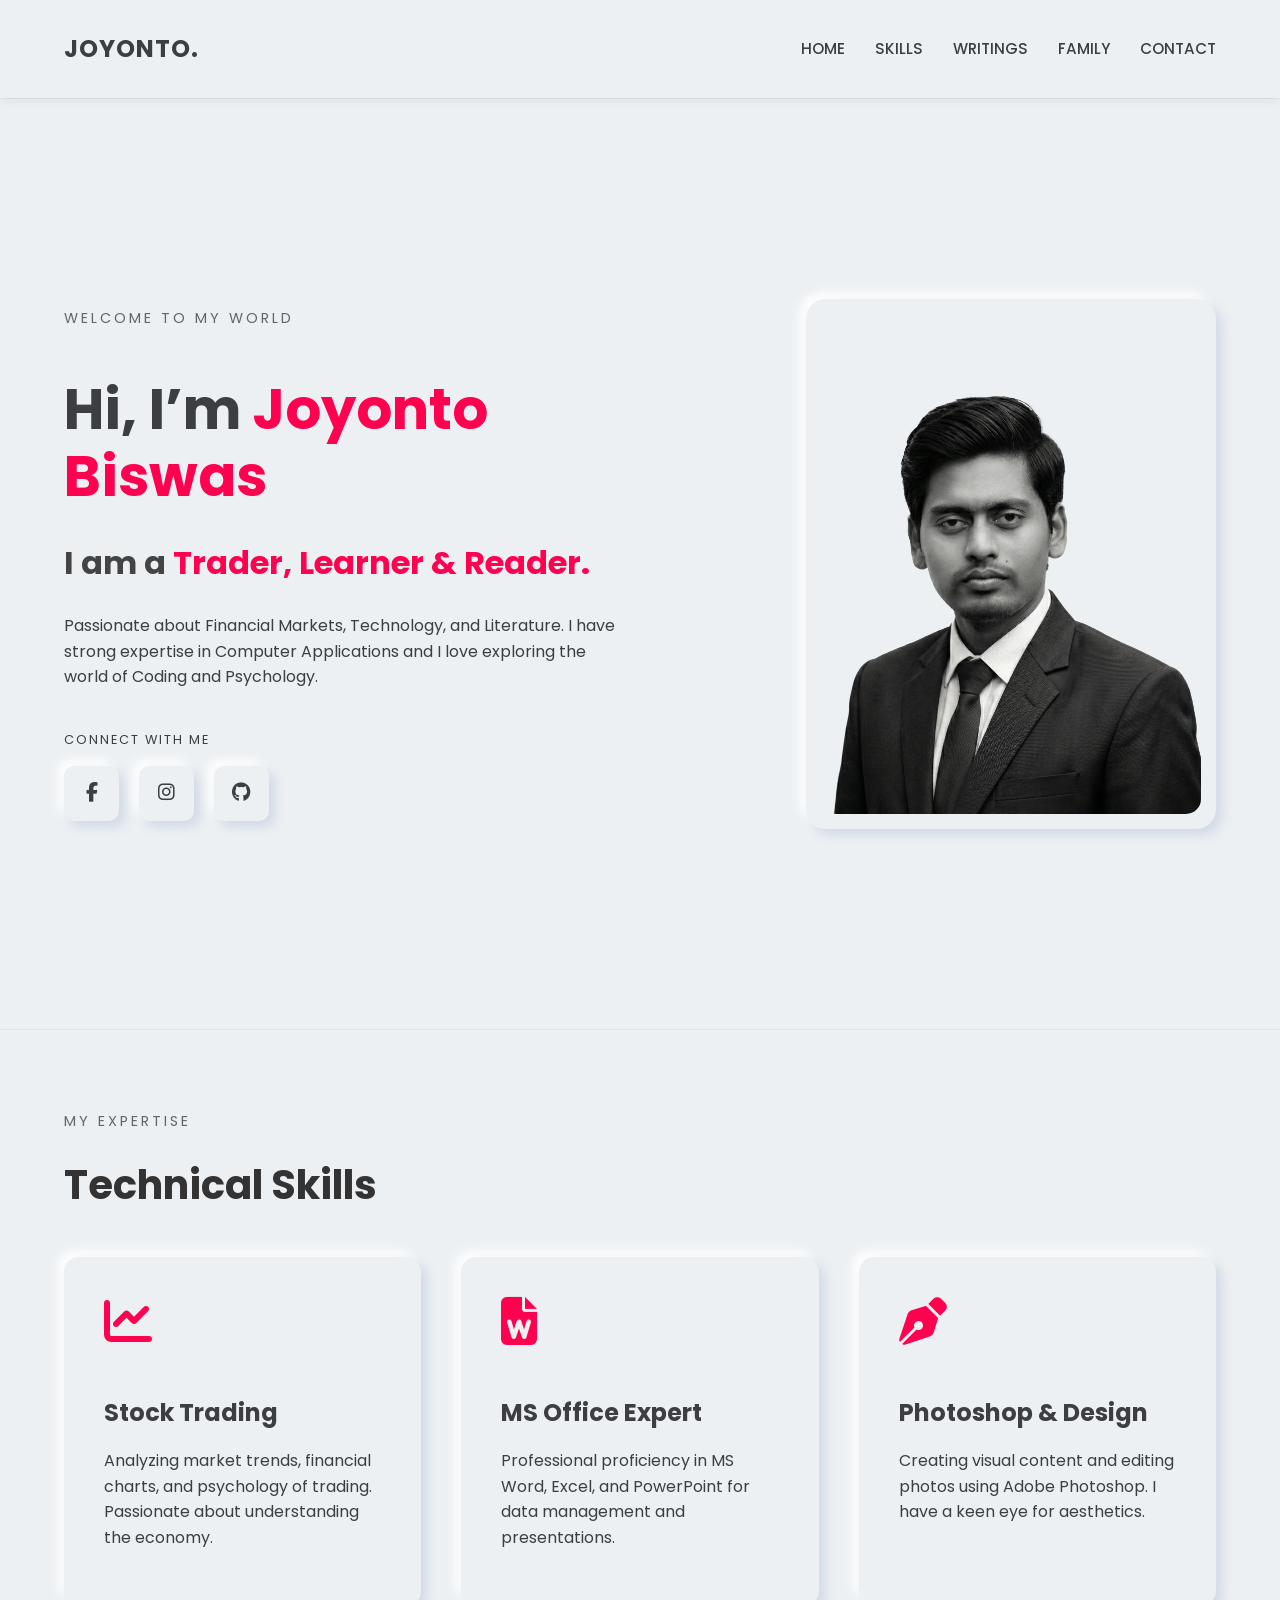
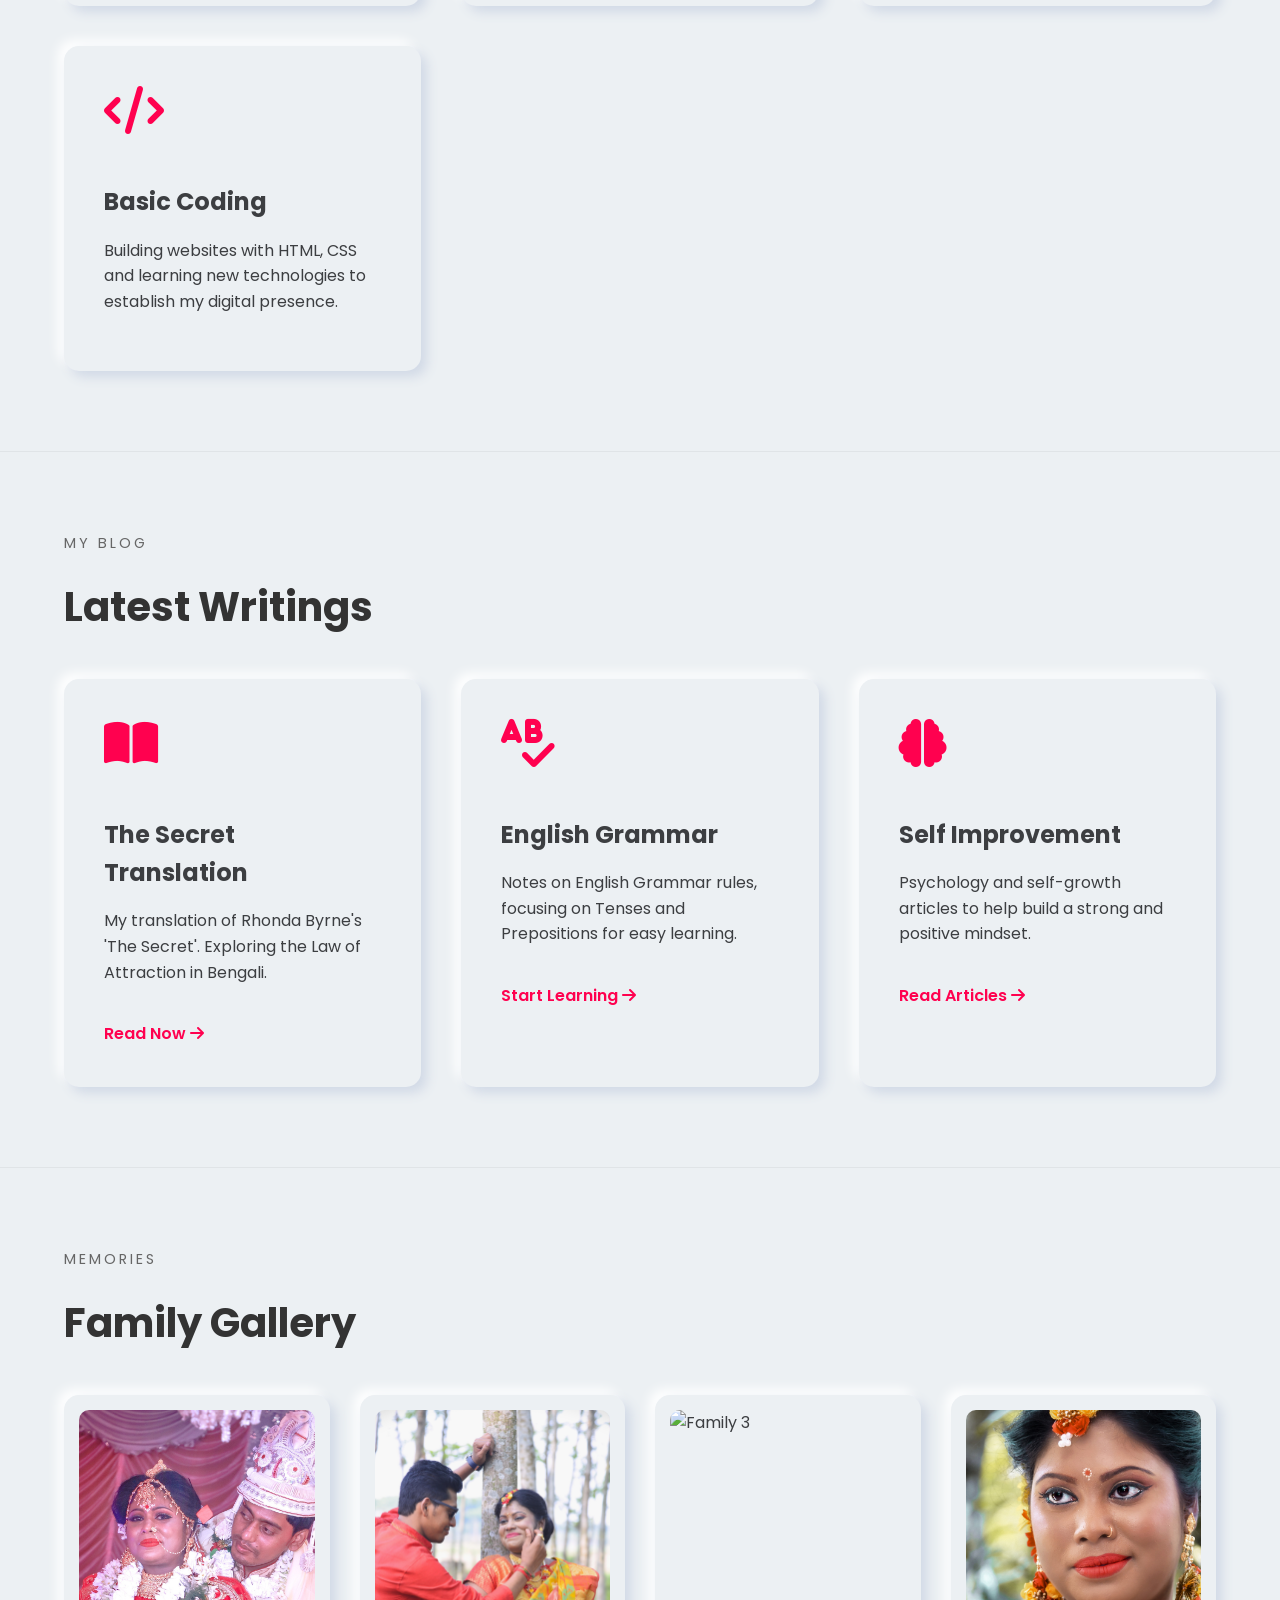
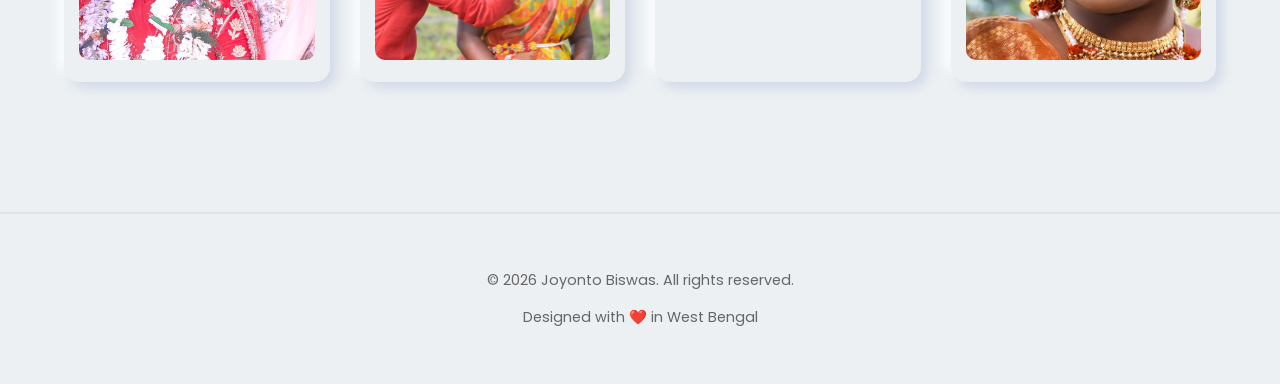
==== commit a9bd4b5b: "Add files via upload Signed-off-by: Joyonto Biswas  <myselfjbiswas@gmail.com>" ====
--- a/index.html
+++ b/index.html
@@ -126,5 +126,4 @@
     </footer>
 
 </body>
-
-</html>
+</html>
